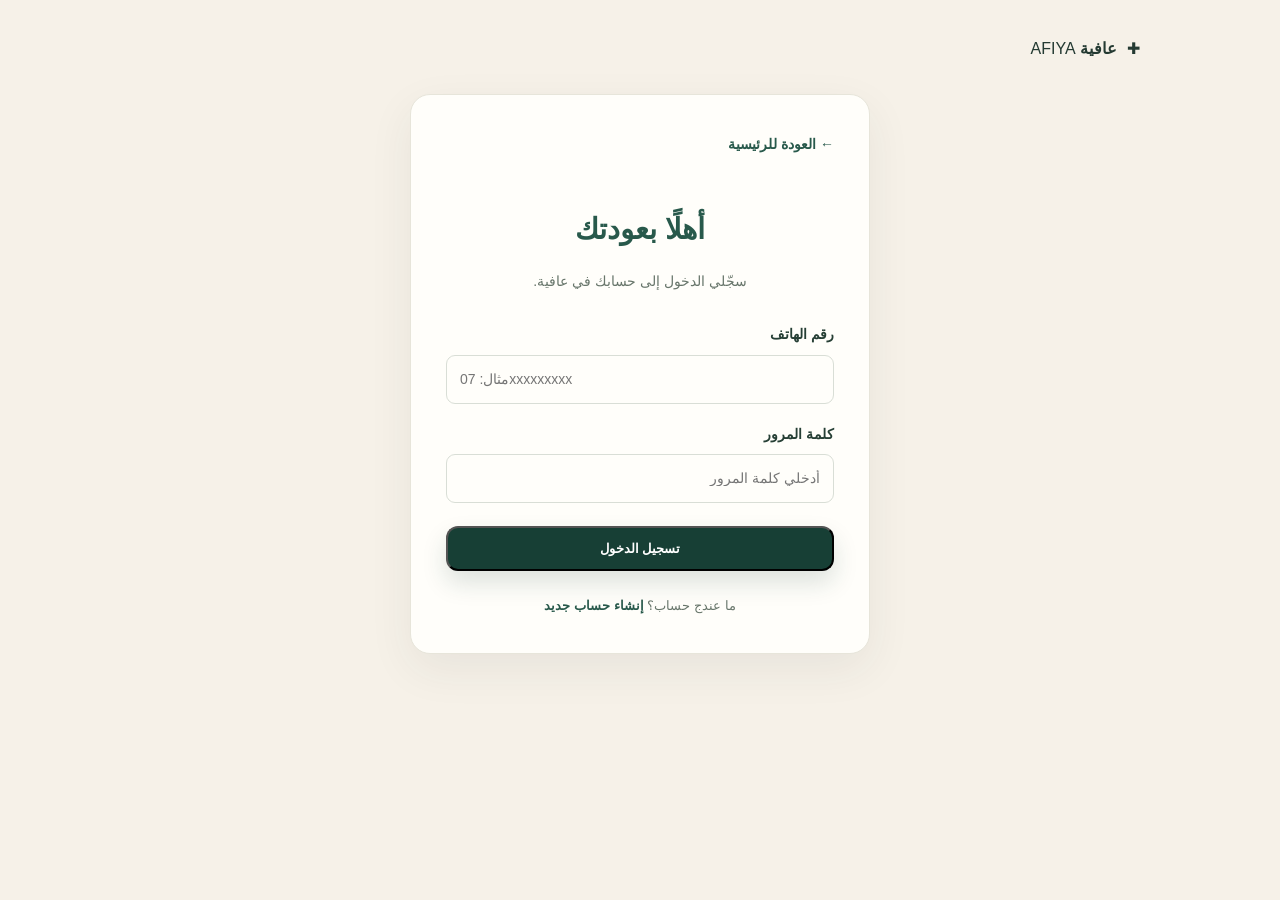
==== login.html @ 77e08cb5 "First upload AFIYA" ====
<!DOCTYPE html>
<html lang="ar" dir="rtl">
<head>
    <meta charset="UTF-8">
    <meta name="viewport" content="width=device-width, initial-scale=1.0">
    <meta name="theme-color" content="#28594B">
    <title>تسجيل الدخول | عافية AFIYA</title>
    <link rel="stylesheet" href="style.css">

    <style>
        .login-page {
            min-height: 100vh;
            background: #F6F1E8;
            padding: 35px 15px 60px;
        }

        .login-top {
            max-width: 1000px;
            margin: 0 auto 30px;
        }

        .login-card {
            max-width: 460px;
            margin: 0 auto;
            padding: 35px;
            background: #FFFEFA;
            border: 1px solid #E7E5DA;
            border-radius: 20px;
            box-shadow: 0 15px 45px rgba(38, 63, 53, 0.07);
        }

        .login-back {
            display: inline-flex;
            color: #28594B;
            font-size: 14px;
            font-weight: bold;
            margin-bottom: 22px;
        }

        .login-heading {
            text-align: center;
            margin-bottom: 28px;
        }

        .login-heading h1 {
            color: #28594B;
            font-size: 29px;
            margin-bottom: 8px;
        }

        .login-heading p {
            color: #68766B;
            font-size: 14px;
        }

        .login-form {
            display: flex;
            flex-direction: column;
            gap: 18px;
        }

        .login-group {
            display: flex;
            flex-direction: column;
            gap: 7px;
        }

        .login-group label {
            color: #263F35;
            font-size: 14px;
            font-weight: bold;
        }

        .login-group input {
            width: 100%;
            min-height: 48px;
            padding: 11px 13px;
            border: 1px solid #D9DED6;
            border-radius: 9px;
            background: #FFFEFA;
            color: #263F35;
            font: inherit;
            font-size: 14px;
            outline: none;
        }

        .login-group input:focus {
            border-color: #28594B;
            box-shadow: 0 0 0 3px rgba(40, 89, 75, 0.09);
        }

        .login-submit {
            width: 100%;
            margin-top: 5px;
        }

        .login-message {
            display: none;
            padding: 12px;
            border-radius: 9px;
            font-size: 13px;
            line-height: 1.8;
        }

        .login-message.show {
            display: block;
        }

        .login-message.info {
            background: #E8EFE7;
            color: #28594B;
        }

        .login-message.error {
            background: #F8E8E5;
            color: #8A3028;
        }

        .login-footer {
            text-align: center;
            margin-top: 23px;
            color: #68766B;
            font-size: 13px;
        }

        .login-footer a {
            color: #28594B;
            font-weight: bold;
        }

        @media (max-width: 500px) {
            .login-card {
                padding: 25px 19px;
            }

            .login-heading h1 {
                font-size: 25px;
            }
        }
    </style>
</head>

<body>
    <main class="login-page">
        <div class="login-top">
            <a class="brand" href="index.html">
                <span class="brand-icon">✚</span>
                <span class="brand-name">
                    <strong>عافية</strong>
                    <span>AFIYA</span>
                </span>
            </a>
        </div>

        <section class="login-card">
            <a class="login-back" href="index.html">← العودة للرئيسية</a>

            <div class="login-heading">
                <h1>أهلًا بعودتك</h1>
                <p>سجّلي الدخول إلى حسابك في عافية.</p>
            </div>

            <form class="login-form" id="loginForm">
                <div class="login-group">
                    <label for="loginPhone">رقم الهاتف</label>
                    <input
                        type="tel"
                        id="loginPhone"
                        name="phone"
                        placeholder="مثال: 07xxxxxxxxx"
                        autocomplete="tel"
                        inputmode="tel"
                        required
                    >
                </div>

                <div class="login-group">
                    <label for="loginPassword">كلمة المرور</label>
                    <input
                        type="password"
                        id="loginPassword"
                        name="password"
                        placeholder="أدخلي كلمة المرور"
                        autocomplete="current-password"
                        required
                    >
                </div>

                <div
                    class="login-message"
                    id="loginMessage"
                    role="status"
                ></div>

                <button type="submit" class="btn btn-primary login-submit">
                    تسجيل الدخول
                </button>
            </form>

            <div class="login-footer">
                ما عندج حساب؟
                <a href="register.html">إنشاء حساب جديد</a>
            </div>
        </section>
    </main>

    <script src="login.js"></script>
</body>
</html>
---- style.css ----
/* AFIYA — premium emerald, sage and warm ivory */
:root{
  --forest:#173f35;--emerald:#245d4d;--green:#347a63;--sage:#dce8dc;--sage-2:#eef4ec;
  --ivory:#fbf8f0;--paper:#fffefa;--gold:#c6a76b;--ink:#243a32;--muted:#718078;
  --line:#e4e8df;--shadow:0 18px 50px rgba(30,70,56,.09);--radius:22px;
}
*{box-sizing:border-box}
html{scroll-behavior:smooth;scroll-padding-top:95px}
body{margin:0;font-family:"Cairo",Tahoma,Arial,sans-serif;background:var(--paper);color:var(--ink);line-height:1.8}
a{color:inherit;text-decoration:none}
img{display:block;max-width:100%}
.container{width:min(1160px,calc(100% - 44px));margin-inline:auto}
.site-header{height:88px;position:sticky;top:0;z-index:100;background:rgba(255,254,250,.94);backdrop-filter:blur(16px);border-bottom:1px solid rgba(228,232,223,.8)}
.header-inner{height:100%;display:flex;align-items:center;justify-content:space-between}
.brand{display:flex;align-items:center;gap:10px;min-width:max-content}
.brand-mark{width:48px;height:48px;border-radius:16px;background:var(--forest);display:grid;place-items:center}
.brand-mark svg{width:32px;height:32px;fill:none;stroke:#f8f5e9;stroke-width:2.2;stroke-linecap:round;stroke-linejoin:round}
.brand-mark .pulse{stroke:var(--gold);stroke-width:2.5}
.brand-copy{display:flex;flex-direction:column;line-height:1.3}
.brand-copy strong{font-size:25px;color:var(--forest);font-weight:800;letter-spacing:-1px}
.brand-copy small{font-size:10px;color:var(--muted);letter-spacing:.3px}
.main-nav{display:flex;align-items:center;gap:36px;font-size:14px;font-weight:700}
.nav-link{position:relative;color:#596a61;transition:color .2s}
.nav-link:hover,.nav-link.active{color:var(--forest)}
.nav-link.active:after{content:"";position:absolute;bottom:-13px;right:0;width:22px;height:3px;border-radius:5px;background:var(--gold)}
.nav-cta{display:inline-flex;align-items:center;gap:15px;padding:11px 20px;border-radius:12px;background:var(--forest);color:white;box-shadow:0 8px 20px #173f3520;transition:transform .2s,background .2s}
.nav-cta:hover,.btn-primary:hover{transform:translateY(-2px);background:#245b4b}
.nav-cta span{color:#e2c68e;font-size:18px}
.menu-toggle{display:none;border:0;background:var(--sage-2);border-radius:10px;padding:10px;cursor:pointer}
.menu-toggle span{display:block;width:23px;height:2px;margin:5px;background:var(--forest);border-radius:3px}
.hero{position:relative;overflow:hidden;padding:70px 0 0;background:radial-gradient(ellipse at 84% 22%,#e5eee3 0,transparent 32%),linear-gradient(120deg,#fbf8f0 0%,#fffefa 55%,#f4f6ed 100%)}
.hero-decoration{position:absolute;border:1px solid #dce6d9;border-radius:50%;pointer-events:none}
.decor-one{width:390px;height:390px;top:-220px;left:-90px}
.decor-two{width:270px;height:270px;bottom:75px;right:-185px;background:#e7eee4aa}
.hero-grid{position:relative;display:grid;grid-template-columns:1.02fr .98fr;align-items:center;gap:55px;min-height:440px}
.hero-copy{padding:12px 0 40px}
.eyebrow,.section-kicker{display:inline-flex;align-items:center;gap:9px;color:var(--green);font-size:12px;font-weight:800;letter-spacing:.3px}
.eyebrow{background:#eaf1e8;padding:7px 13px;border-radius:50px}
.eyebrow-dot{width:7px;height:7px;border-radius:50%;background:var(--gold);box-shadow:0 0 0 4px #c6a76b25}
.hero h1{font-size:clamp(36px,4.1vw,57px);line-height:1.42;letter-spacing:-1.6px;color:var(--forest);margin:20px 0 15px;font-weight:800}
h1 em,h2 em{font-style:normal;color:var(--green)}
.hero-copy>p{max-width:500px;color:var(--muted);font-size:15px;line-height:2.1;margin:0}
.hero-actions{display:flex;align-items:center;gap:26px;margin-top:28px;flex-wrap:wrap}
.btn{display:inline-flex;align-items:center;justify-content:center;gap:22px;font-size:13px;font-weight:800;padding:13px 20px;border-radius:12px;transition:transform .2s,background .2s}
.btn-primary{background:var(--forest);color:white;box-shadow:0 12px 24px #173f3525}
.btn span,.outline-link span{font-size:19px;color:#e3c68c;line-height:1}
.text-link{font-size:12px;font-weight:800;color:var(--emerald);display:inline-flex;gap:9px;align-items:center}
.text-link span{font-size:18px;color:var(--gold)}
.hero-trust{display:flex;align-items:center;gap:12px;margin-top:34px}
.trust-avatars{display:flex;direction:ltr;padding-left:5px}
.trust-avatars span{width:30px;height:30px;display:grid;place-items:center;border:2px solid var(--ivory);border-radius:50%;margin-left:-7px;background:#d9e7d8;color:var(--forest);font-size:11px;font-weight:800}
.trust-avatars span:nth-child(2){background:#e9ddc7}.trust-avatars span:nth-child(3){background:#bfd3c4}
.hero-trust>div:last-child{display:flex;flex-direction:column}
.hero-trust strong{font-size:11px;color:var(--forest)}
.hero-trust small{font-size:10px;color:var(--muted)}
.hero-visual{position:relative;min-height:430px;display:flex;align-items:center;justify-content:center}
.hero-photo-wrap{position:relative;width:min(100%,440px);height:405px;overflow:hidden;border-radius:48% 48% 25px 25px;box-shadow:0 25px 55px #1d493b20;border:7px solid #fffefa}
.hero-photo{width:100%;height:100%;object-fit:cover;object-position:center}
.photo-shade{position:absolute;inset:40% 0 0;background:linear-gradient(transparent,#173f35aa)}
.photo-caption{position:absolute;bottom:23px;right:22px;display:flex;align-items:center;gap:12px;color:white}
.caption-icon{display:grid;place-items:center;width:42px;height:42px;background:#ffffff22;border:1px solid #ffffff55;border-radius:14px;font-size:22px}
.photo-caption div{display:flex;flex-direction:column}.photo-caption strong{font-size:13px}.photo-caption small{font-size:10px;color:#e7eee8}
.floating-card{position:absolute;z-index:2;display:flex;align-items:center;gap:10px;padding:13px 16px;background:#fffefaee;backdrop-filter:blur(10px);border:1px solid #fff;border-radius:16px;box-shadow:var(--shadow)}
.floating-card strong,.floating-card small{display:block}.floating-card strong{font-size:11px;color:var(--forest)}.floating-card small{font-size:9px;color:var(--muted)}
.floating-card-top{top:68px;right:-7px}.floating-card-bottom{bottom:45px;left:-18px}
.float-icon{width:34px;height:34px;display:grid;place-items:center;border-radius:11px;background:#e8f0e5;color:var(--green);font-size:19px;font-weight:800}.float-icon.heart{background:#f4e8d4;color:#a98442;font-size:24px}
.hero-orbit{position:absolute;z-index:0;bottom:12px;right:25px;width:125px;height:125px;border:1px solid #c9d9c8;border-radius:50%}
.assurance-row{position:relative;display:grid;grid-template-columns:repeat(4,1fr);margin-top:15px;padding:24px 0 28px;border-top:1px solid #e5e8df}
.assurance-item{display:flex;align-items:center;justify-content:center;gap:13px;border-left:1px solid var(--line)}
.assurance-item:last-child{border-left:0}
.assurance-icon{width:43px;height:43px;display:grid;place-items:center;border-radius:14px;background:#eaf1e8;color:var(--green);font-size:25px}
.assurance-item div{display:flex;flex-direction:column}.assurance-item strong{font-size:12px;color:var(--forest)}.assurance-item small{font-size:10px;color:var(--muted)}
.section-pad{padding:84px 0}
.services{background:var(--paper)}
.section-heading{display:flex;align-items:end;justify-content:space-between;gap:25px;margin-bottom:31px}
.section-heading h2,.about-copy h2{font-size:clamp(27px,3vw,39px);line-height:1.5;color:var(--forest);margin:8px 0 6px;letter-spacing:-.8px}
.section-heading p{font-size:13px;color:var(--muted);margin:0;max-width:600px}
.outline-link{display:inline-flex;align-items:center;gap:20px;padding:10px 16px;border:1px solid #b8cbb9;border-radius:11px;color:var(--forest);font-size:12px;font-weight:800;white-space:nowrap}
.outline-link span{color:var(--green)}
.services-grid{display:grid;grid-template-columns:repeat(4,minmax(0,1fr));gap:20px}
.service-card{overflow:hidden;background:white;border:1px solid #e8ebe3;border-radius:18px;box-shadow:0 7px 22px #203f3210;transition:transform .25s,box-shadow .25s}
.service-card:hover{transform:translateY(-5px);box-shadow:0 18px 35px #203f3217}
.service-image{height:172px;position:relative;overflow:hidden;background:#e6eee4}
.service-image:after{content:"";position:absolute;inset:45% 0 0;background:linear-gradient(transparent,#193e3330)}
.service-image img{width:100%;height:100%;object-fit:cover;transition:transform .5s}
.service-card:hover .service-image img{transform:scale(1.05)}
.service-icon{position:absolute;z-index:1;bottom:13px;right:14px;width:42px;height:42px;display:grid;place-items:center;border:3px solid white;border-radius:14px;background:var(--forest);color:#fff;font-size:20px;box-shadow:0 4px 14px #173f3528}
.service-number{position:absolute;top:12px;left:13px;z-index:1;color:#fff;font-size:11px;font-weight:800;text-shadow:0 1px 6px #0007;letter-spacing:1px}
.service-body{padding:17px 17px 16px}
.service-body h3{font-size:15px;color:var(--forest);margin:0 0 7px;line-height:1.7}
.service-body p{font-size:11px;color:var(--muted);line-height:2;margin:0;min-height:66px}
.service-body a{display:flex;align-items:center;justify-content:space-between;margin-top:13px;padding-top:11px;border-top:1px solid #edf0e9;color:var(--green);font-size:11px;font-weight:800}
.service-body a span{font-size:18px;color:var(--gold)}
.service-note{margin:25px 0 0;padding:12px 15px;background:#f4f6ef;border-radius:12px;color:#6d7b70;font-size:11px;display:flex;align-items:flex-start;gap:9px}
.service-note span{color:var(--gold);font-size:16px}
.about-section{background:linear-gradient(120deg,#f3f5ec,#fbf8f0 70%);overflow:hidden}
.about-grid{display:grid;grid-template-columns:.95fr 1.05fr;gap:75px;align-items:center}
.about-visual{position:relative;padding:0 0 25px 25px}
.about-visual:before{content:"";position:absolute;left:0;bottom:0;width:76%;height:78%;border-radius:28px;background:#dce8d8}
.about-visual>img{position:relative;width:100%;height:420px;object-fit:cover;border-radius:24px;box-shadow:var(--shadow)}
.about-stamp{position:absolute;bottom:0;right:-20px;width:125px;height:135px;border-radius:18px;background:var(--forest);color:white;display:flex;flex-direction:column;justify-content:center;align-items:center;box-shadow:0 15px 35px #173f3530;transform:rotate(-4deg)}
.about-stamp span{font-size:10px;letter-spacing:3px;color:#d8bd83}.about-stamp strong{font-size:19px;line-height:1.5;text-align:center}.about-stamp b{position:absolute;left:13px;top:6px;color:#d8bd83;font-size:23px}
.about-copy>p{color:var(--muted);font-size:13px;line-height:2.2;margin:13px 0 23px}
.about-points{display:grid;gap:13px;margin-bottom:25px}
.about-points>div{display:flex;align-items:center;gap:13px}
.about-points>div>span{display:grid;place-items:center;width:36px;height:36px;border-radius:12px;background:white;border:1px solid #e2e9df;color:var(--gold);font-size:11px;font-weight:800}
.about-points p{display:flex;flex-direction:column;margin:0}.about-points strong{font-size:12px;color:var(--forest)}.about-points small{font-size:10px;color:var(--muted)}
.steps-section{background:#fffefa}
.centered{justify-content:center;text-align:center}
.centered .section-heading p{margin-inline:auto}
.steps-grid{display:grid;grid-template-columns:repeat(3,1fr);gap:22px;margin-top:35px}
.step-card{position:relative;padding:30px 25px;text-align:center;border:1px solid var(--line);border-radius:20px;background:linear-gradient(145deg,#fff,#f9faf5)}
.step-no{position:absolute;top:16px;left:18px;font-size:11px;font-weight:800;letter-spacing:1px;color:#c4a66b}
.step-icon{display:grid;place-items:center;width:58px;height:58px;margin:0 auto 14px;border-radius:18px;background:#e9f0e6;color:var(--green);font-size:26px}
.step-card h3{font-size:15px;color:var(--forest);margin:0 0 5px}.step-card p{font-size:11px;color:var(--muted);margin:0}
.site-footer{background:var(--forest);color:#f8f6ed}
.footer-main{display:grid;grid-template-columns:1.1fr 1.5fr .7fr 1fr;gap:35px;padding-top:44px;padding-bottom:38px;align-items:start}
.footer-brand .brand-mark{background:#ffffff18;border:1px solid #ffffff30}.footer-brand .brand-copy strong{color:white}.footer-brand .brand-copy small{color:#c4d4c8}
.footer-blurb{font-size:11px;color:#c6d5ca;line-height:2.1;max-width:240px;padding-top:7px}
.footer-links,.footer-contact{display:flex;flex-direction:column;gap:8px;font-size:11px;color:#d1ded4}
.footer-links a:hover{color:#e4c88c}.footer-contact strong{font-size:12px;color:#fff;margin-bottom:3px}.footer-contact span{color:#c1d2c6}
.footer-bottom{border-top:1px solid #ffffff20;padding:13px 0;color:#b8cabe;font-size:10px}
.footer-bottom .container{display:flex;justify-content:space-between;gap:20px}
@media(max-width:1000px){
 .hero-grid{gap:25px}.hero-photo-wrap{height:360px}.hero-visual{min-height:390px}
 .services-grid{grid-template-columns:repeat(3,minmax(0,1fr))}
 .about-grid{gap:45px}.about-visual>img{height:390px}
 .footer-main{grid-template-columns:1fr 1.4fr 1fr;gap:25px}.footer-contact{grid-column:3}
}
@media(max-width:720px){
 .container{width:min(100% - 30px,540px)}
 .site-header{height:74px}.brand-mark{width:42px;height:42px;border-radius:13px}.brand-copy strong{font-size:22px}
 .menu-toggle{display:block}.main-nav{display:none;position:absolute;top:73px;right:0;left:0;background:#fffefa;padding:18px 22px 22px;box-shadow:0 15px 25px #173f3515;border-bottom:1px solid var(--line);flex-direction:column;gap:17px;align-items:stretch}
 .main-nav.open{display:flex}.main-nav .nav-link{padding:5px 0}.nav-link.active:after{display:none}.nav-cta{justify-content:center}
 .hero{padding-top:38px}.hero-grid{grid-template-columns:1fr;gap:8px}.hero-copy{padding-bottom:0}.hero h1{font-size:38px;line-height:1.45;margin-top:16px}.hero-copy>p{font-size:13px}
 .hero-actions{gap:18px;margin-top:22px}.btn{padding:12px 16px}.hero-trust{margin-top:22px}
 .hero-visual{min-height:340px;margin-top:10px}.hero-photo-wrap{height:325px;width:min(86%,380px);border-radius:45% 45% 22px 22px}
 .floating-card-top{top:40px;right:-1px}.floating-card-bottom{bottom:25px;left:-2px}.floating-card{padding:10px 12px}.hero-orbit{width:80px;height:80px;right:5px}
 .assurance-row{grid-template-columns:repeat(2,1fr);gap:0;margin-top:5px;padding:18px 0}
 .assurance-item{justify-content:flex-start;padding:10px 4px;border-left:0}.assurance-item:nth-child(odd){border-left:1px solid var(--line)}.assurance-icon{width:37px;height:37px;font-size:21px}.assurance-item strong{font-size:10px}.assurance-item small{font-size:9px}
 .section-pad{padding:58px 0}.section-heading{align-items:flex-start;flex-direction:column;margin-bottom:24px;gap:14px}.section-heading h2,.about-copy h2{font-size:29px}.section-heading p{font-size:12px}
 .services-grid{grid-template-columns:repeat(2,minmax(0,1fr));gap:12px}.service-image{height:140px}.service-body{padding:13px 12px}.service-body h3{font-size:12px}.service-body p{font-size:10px;min-height:83px}.service-icon{width:35px;height:35px;border-radius:11px;font-size:17px;right:9px;bottom:9px}
 .about-grid{grid-template-columns:1fr;gap:35px}.about-visual{padding-left:15px}.about-visual>img{height:330px}.about-stamp{right:-4px;width:100px;height:115px}.about-stamp strong{font-size:16px}
 .steps-grid{grid-template-columns:1fr;gap:13px;margin-top:22px}.step-card{padding:23px 20px}.step-icon{width:50px;height:50px}
 .footer-main{grid-template-columns:1fr 1fr;gap:25px;padding-top:32px}.footer-blurb{grid-column:1/-1;max-width:none}.footer-contact{grid-column:auto}.footer-bottom .container{flex-direction:column;gap:4px}
}
@media(max-width:390px){
 .hero h1{font-size:32px}.hero-actions{align-items:flex-start;flex-direction:column}.services-grid{gap:9px}.service-image{height:120px}.service-body h3{font-size:11px}.service-body p{min-height:94px}.floating-card strong{font-size:10px}.floating-card small{font-size:8px}
}
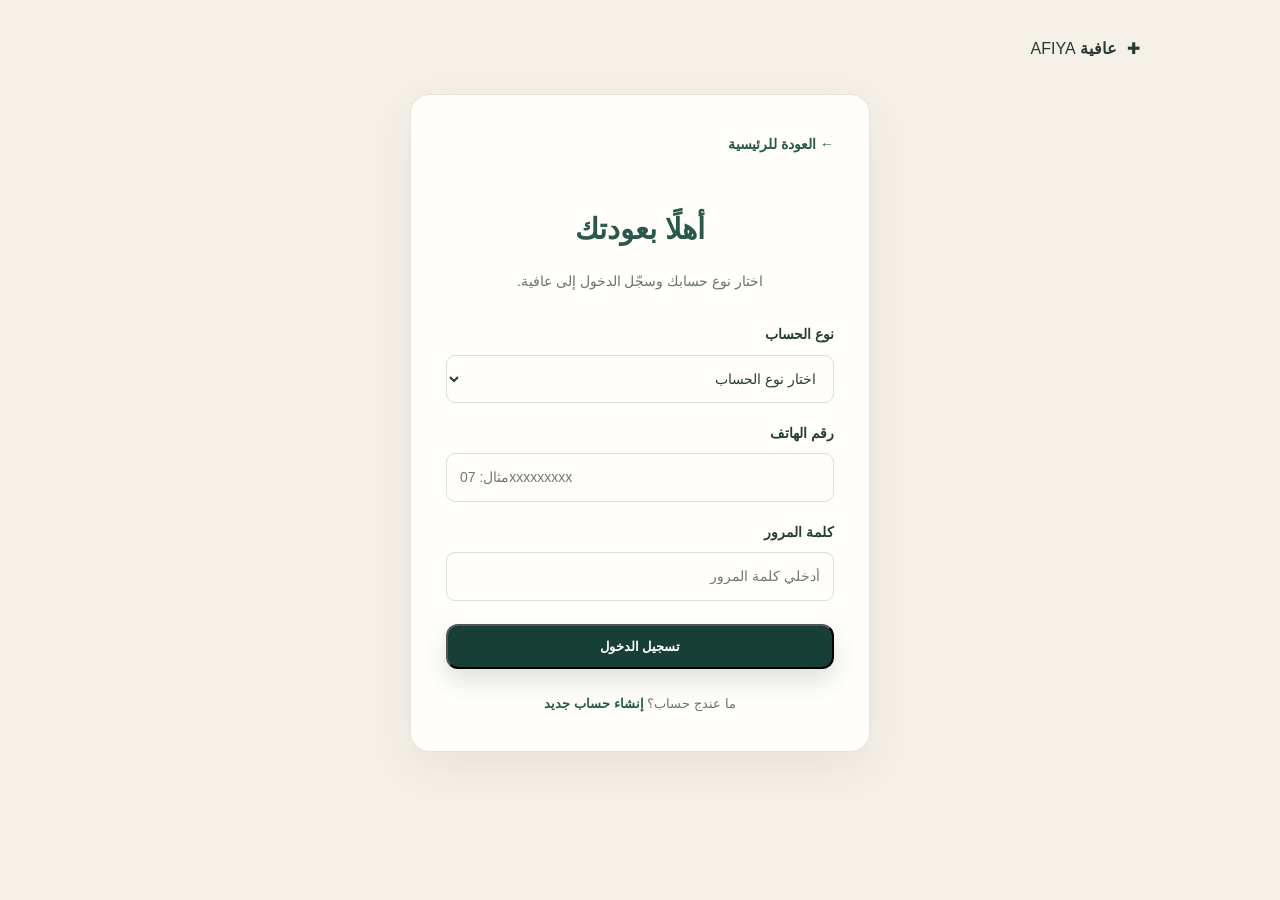
==== commit 0b69dc6f: "Add files via upload" ====
--- a/login.html
+++ b/login.html
@@ -1,209 +1,229 @@
-<!DOCTYPE html>
-<html lang="ar" dir="rtl">
-<head>
-    <meta charset="UTF-8">
-    <meta name="viewport" content="width=device-width, initial-scale=1.0">
-    <meta name="theme-color" content="#28594B">
-    <title>تسجيل الدخول | عافية AFIYA</title>
-    <link rel="stylesheet" href="style.css">
-
-    <style>
-        .login-page {
-            min-height: 100vh;
-            background: #F6F1E8;
-            padding: 35px 15px 60px;
-        }
-
-        .login-top {
-            max-width: 1000px;
-            margin: 0 auto 30px;
-        }
-
-        .login-card {
-            max-width: 460px;
-            margin: 0 auto;
-            padding: 35px;
-            background: #FFFEFA;
-            border: 1px solid #E7E5DA;
-            border-radius: 20px;
-            box-shadow: 0 15px 45px rgba(38, 63, 53, 0.07);
-        }
-
-        .login-back {
-            display: inline-flex;
-            color: #28594B;
-            font-size: 14px;
-            font-weight: bold;
-            margin-bottom: 22px;
-        }
-
-        .login-heading {
-            text-align: center;
-            margin-bottom: 28px;
-        }
-
-        .login-heading h1 {
-            color: #28594B;
-            font-size: 29px;
-            margin-bottom: 8px;
-        }
-
-        .login-heading p {
-            color: #68766B;
-            font-size: 14px;
-        }
-
-        .login-form {
-            display: flex;
-            flex-direction: column;
-            gap: 18px;
-        }
-
-        .login-group {
-            display: flex;
-            flex-direction: column;
-            gap: 7px;
-        }
-
-        .login-group label {
-            color: #263F35;
-            font-size: 14px;
-            font-weight: bold;
-        }
-
-        .login-group input {
-            width: 100%;
-            min-height: 48px;
-            padding: 11px 13px;
-            border: 1px solid #D9DED6;
-            border-radius: 9px;
-            background: #FFFEFA;
-            color: #263F35;
-            font: inherit;
-            font-size: 14px;
-            outline: none;
-        }
-
-        .login-group input:focus {
-            border-color: #28594B;
-            box-shadow: 0 0 0 3px rgba(40, 89, 75, 0.09);
-        }
-
-        .login-submit {
-            width: 100%;
-            margin-top: 5px;
-        }
-
-        .login-message {
-            display: none;
-            padding: 12px;
-            border-radius: 9px;
-            font-size: 13px;
-            line-height: 1.8;
-        }
-
-        .login-message.show {
-            display: block;
-        }
-
-        .login-message.info {
-            background: #E8EFE7;
-            color: #28594B;
-        }
-
-        .login-message.error {
-            background: #F8E8E5;
-            color: #8A3028;
-        }
-
-        .login-footer {
-            text-align: center;
-            margin-top: 23px;
-            color: #68766B;
-            font-size: 13px;
-        }
-
-        .login-footer a {
-            color: #28594B;
-            font-weight: bold;
-        }
-
-        @media (max-width: 500px) {
-            .login-card {
-                padding: 25px 19px;
-            }
-
-            .login-heading h1 {
-                font-size: 25px;
-            }
-        }
-    </style>
-</head>
-
-<body>
-    <main class="login-page">
-        <div class="login-top">
-            <a class="brand" href="index.html">
-                <span class="brand-icon">✚</span>
-                <span class="brand-name">
-                    <strong>عافية</strong>
-                    <span>AFIYA</span>
-                </span>
-            </a>
-        </div>
-
-        <section class="login-card">
-            <a class="login-back" href="index.html">← العودة للرئيسية</a>
-
-            <div class="login-heading">
-                <h1>أهلًا بعودتك</h1>
-                <p>سجّلي الدخول إلى حسابك في عافية.</p>
-            </div>
-
-            <form class="login-form" id="loginForm">
-                <div class="login-group">
-                    <label for="loginPhone">رقم الهاتف</label>
-                    <input
-                        type="tel"
-                        id="loginPhone"
-                        name="phone"
-                        placeholder="مثال: 07xxxxxxxxx"
-                        autocomplete="tel"
-                        inputmode="tel"
-                        required
-                    >
-                </div>
-
-                <div class="login-group">
-                    <label for="loginPassword">كلمة المرور</label>
-                    <input
-                        type="password"
-                        id="loginPassword"
-                        name="password"
-                        placeholder="أدخلي كلمة المرور"
-                        autocomplete="current-password"
-                        required
-                    >
-                </div>
-
-                <div
-                    class="login-message"
-                    id="loginMessage"
-                    role="status"
-                ></div>
-
-                <button type="submit" class="btn btn-primary login-submit">
-                    تسجيل الدخول
-                </button>
-            </form>
-
-            <div class="login-footer">
-                ما عندج حساب؟
-                <a href="register.html">إنشاء حساب جديد</a>
-            </div>
-        </section>
-    </main>
-
-    <script src="login.js"></script>
-</body>
+<!DOCTYPE html>
+<html lang="ar" dir="rtl">
+<head>
+    <meta charset="UTF-8">
+    <meta name="viewport" content="width=device-width, initial-scale=1.0">
+    <meta name="theme-color" content="#28594B">
+    <title>تسجيل الدخول | عافية AFIYA</title>
+    <link rel="stylesheet" href="style.css">
+
+    <style>
+        .login-page {
+            min-height: 100vh;
+            background: #F6F1E8;
+            padding: 35px 15px 60px;
+        }
+
+        .login-top {
+            max-width: 1000px;
+            margin: 0 auto 30px;
+        }
+
+        .login-card {
+            max-width: 460px;
+            margin: 0 auto;
+            padding: 35px;
+            background: #FFFEFA;
+            border: 1px solid #E7E5DA;
+            border-radius: 20px;
+            box-shadow: 0 15px 45px rgba(38, 63, 53, 0.07);
+        }
+
+        .login-back {
+            display: inline-flex;
+            color: #28594B;
+            font-size: 14px;
+            font-weight: bold;
+            margin-bottom: 22px;
+        }
+
+        .login-heading {
+            text-align: center;
+            margin-bottom: 28px;
+        }
+
+        .login-heading h1 {
+            color: #28594B;
+            font-size: 29px;
+            margin-bottom: 8px;
+        }
+
+        .login-heading p {
+            color: #68766B;
+            font-size: 14px;
+        }
+
+        .login-form {
+            display: flex;
+            flex-direction: column;
+            gap: 18px;
+        }
+
+        .login-group {
+            display: flex;
+            flex-direction: column;
+            gap: 7px;
+        }
+
+        .login-group label {
+            color: #263F35;
+            font-size: 14px;
+            font-weight: bold;
+        }
+
+        .login-group input,
+        .login-group select {
+            width: 100%;
+            min-height: 48px;
+            padding: 11px 13px;
+            border: 1px solid #D9DED6;
+            border-radius: 9px;
+            background: #FFFEFA;
+            color: #263F35;
+            font: inherit;
+            font-size: 14px;
+            outline: none;
+        }
+
+        .login-group input:focus,
+        .login-group select:focus {
+            border-color: #28594B;
+            box-shadow: 0 0 0 3px rgba(40, 89, 75, 0.09);
+        }
+
+        .login-submit {
+            width: 100%;
+            margin-top: 5px;
+        }
+
+        .login-message {
+            display: none;
+            padding: 12px;
+            border-radius: 9px;
+            font-size: 13px;
+            line-height: 1.8;
+        }
+
+        .login-message.show {
+            display: block;
+        }
+
+        .login-message.info {
+            background: #E8EFE7;
+            color: #28594B;
+        }
+
+        .login-message.error {
+            background: #F8E8E5;
+            color: #8A3028;
+        }
+
+        .login-footer {
+            text-align: center;
+            margin-top: 23px;
+            color: #68766B;
+            font-size: 13px;
+        }
+
+        .login-footer a {
+            color: #28594B;
+            font-weight: bold;
+        }
+
+        @media (max-width: 500px) {
+            .login-card {
+                padding: 25px 19px;
+            }
+
+            .login-heading h1 {
+                font-size: 25px;
+            }
+        }
+    </style>
+</head>
+
+<body>
+    <main class="login-page">
+
+        <div class="login-top">
+            <a class="brand" href="index.html">
+                <span class="brand-icon">✚</span>
+                <span class="brand-name">
+                    <strong>عافية</strong>
+                    <span>AFIYA</span>
+                </span>
+            </a>
+        </div>
+
+        <section class="login-card">
+
+            <a class="login-back" href="index.html">← العودة للرئيسية</a>
+
+            <div class="login-heading">
+                <h1>أهلًا بعودتك</h1>
+                <p>اختار نوع حسابك وسجّل الدخول إلى عافية.</p>
+            </div>
+
+            <form class="login-form" id="loginForm">
+
+                <div class="login-group">
+                    <label for="accountType">نوع الحساب</label>
+
+                    <select id="accountType" name="accountType" required>
+                        <option value="">اختار نوع الحساب</option>
+                        <option value="patient">مريض</option>
+                        <option value="nurse">ممرض / ممرضة</option>
+                        <option value="doctor">طبيب</option>
+                        <option value="lab">مختبر / محلل</option>
+                    </select>
+                </div>
+
+                <div class="login-group">
+                    <label for="loginPhone">رقم الهاتف</label>
+
+                    <input
+                        type="tel"
+                        id="loginPhone"
+                        name="phone"
+                        placeholder="مثال: 07xxxxxxxxx"
+                        autocomplete="tel"
+                        inputmode="tel"
+                        required
+                    >
+                </div>
+
+                <div class="login-group" id="passwordGroup" hidden>
+                    <label for="loginPassword">كلمة المرور</label>
+
+                    <input
+                        type="password"
+                        id="loginPassword"
+                        name="password"
+                        placeholder="أدخلي كلمة المرور"
+                        autocomplete="current-password"
+                    >
+                </div>
+
+                <div
+                    class="login-message"
+                    id="loginMessage"
+                    role="status"
+                ></div>
+
+                <button type="submit" class="btn btn-primary login-submit">
+                    تسجيل الدخول
+                </button>
+
+            </form>
+
+            <div class="login-footer">
+                ما عندج حساب؟
+                <a href="register.html">إنشاء حساب جديد</a>
+            </div>
+
+        </section>
+    </main>
+
+    <script src="login.js"></script>
+</body>
 </html>
--- a/style.css
+++ b/style.css
@@ -1,149 +1,171 @@
-/* AFIYA — premium emerald, sage and warm ivory */
-:root{
-  --forest:#173f35;--emerald:#245d4d;--green:#347a63;--sage:#dce8dc;--sage-2:#eef4ec;
-  --ivory:#fbf8f0;--paper:#fffefa;--gold:#c6a76b;--ink:#243a32;--muted:#718078;
-  --line:#e4e8df;--shadow:0 18px 50px rgba(30,70,56,.09);--radius:22px;
-}
-*{box-sizing:border-box}
-html{scroll-behavior:smooth;scroll-padding-top:95px}
-body{margin:0;font-family:"Cairo",Tahoma,Arial,sans-serif;background:var(--paper);color:var(--ink);line-height:1.8}
-a{color:inherit;text-decoration:none}
-img{display:block;max-width:100%}
-.container{width:min(1160px,calc(100% - 44px));margin-inline:auto}
-.site-header{height:88px;position:sticky;top:0;z-index:100;background:rgba(255,254,250,.94);backdrop-filter:blur(16px);border-bottom:1px solid rgba(228,232,223,.8)}
-.header-inner{height:100%;display:flex;align-items:center;justify-content:space-between}
-.brand{display:flex;align-items:center;gap:10px;min-width:max-content}
-.brand-mark{width:48px;height:48px;border-radius:16px;background:var(--forest);display:grid;place-items:center}
-.brand-mark svg{width:32px;height:32px;fill:none;stroke:#f8f5e9;stroke-width:2.2;stroke-linecap:round;stroke-linejoin:round}
-.brand-mark .pulse{stroke:var(--gold);stroke-width:2.5}
-.brand-copy{display:flex;flex-direction:column;line-height:1.3}
-.brand-copy strong{font-size:25px;color:var(--forest);font-weight:800;letter-spacing:-1px}
-.brand-copy small{font-size:10px;color:var(--muted);letter-spacing:.3px}
-.main-nav{display:flex;align-items:center;gap:36px;font-size:14px;font-weight:700}
-.nav-link{position:relative;color:#596a61;transition:color .2s}
-.nav-link:hover,.nav-link.active{color:var(--forest)}
-.nav-link.active:after{content:"";position:absolute;bottom:-13px;right:0;width:22px;height:3px;border-radius:5px;background:var(--gold)}
-.nav-cta{display:inline-flex;align-items:center;gap:15px;padding:11px 20px;border-radius:12px;background:var(--forest);color:white;box-shadow:0 8px 20px #173f3520;transition:transform .2s,background .2s}
-.nav-cta:hover,.btn-primary:hover{transform:translateY(-2px);background:#245b4b}
-.nav-cta span{color:#e2c68e;font-size:18px}
-.menu-toggle{display:none;border:0;background:var(--sage-2);border-radius:10px;padding:10px;cursor:pointer}
-.menu-toggle span{display:block;width:23px;height:2px;margin:5px;background:var(--forest);border-radius:3px}
-.hero{position:relative;overflow:hidden;padding:70px 0 0;background:radial-gradient(ellipse at 84% 22%,#e5eee3 0,transparent 32%),linear-gradient(120deg,#fbf8f0 0%,#fffefa 55%,#f4f6ed 100%)}
-.hero-decoration{position:absolute;border:1px solid #dce6d9;border-radius:50%;pointer-events:none}
-.decor-one{width:390px;height:390px;top:-220px;left:-90px}
-.decor-two{width:270px;height:270px;bottom:75px;right:-185px;background:#e7eee4aa}
-.hero-grid{position:relative;display:grid;grid-template-columns:1.02fr .98fr;align-items:center;gap:55px;min-height:440px}
-.hero-copy{padding:12px 0 40px}
-.eyebrow,.section-kicker{display:inline-flex;align-items:center;gap:9px;color:var(--green);font-size:12px;font-weight:800;letter-spacing:.3px}
-.eyebrow{background:#eaf1e8;padding:7px 13px;border-radius:50px}
-.eyebrow-dot{width:7px;height:7px;border-radius:50%;background:var(--gold);box-shadow:0 0 0 4px #c6a76b25}
-.hero h1{font-size:clamp(36px,4.1vw,57px);line-height:1.42;letter-spacing:-1.6px;color:var(--forest);margin:20px 0 15px;font-weight:800}
-h1 em,h2 em{font-style:normal;color:var(--green)}
-.hero-copy>p{max-width:500px;color:var(--muted);font-size:15px;line-height:2.1;margin:0}
-.hero-actions{display:flex;align-items:center;gap:26px;margin-top:28px;flex-wrap:wrap}
-.btn{display:inline-flex;align-items:center;justify-content:center;gap:22px;font-size:13px;font-weight:800;padding:13px 20px;border-radius:12px;transition:transform .2s,background .2s}
-.btn-primary{background:var(--forest);color:white;box-shadow:0 12px 24px #173f3525}
-.btn span,.outline-link span{font-size:19px;color:#e3c68c;line-height:1}
-.text-link{font-size:12px;font-weight:800;color:var(--emerald);display:inline-flex;gap:9px;align-items:center}
-.text-link span{font-size:18px;color:var(--gold)}
-.hero-trust{display:flex;align-items:center;gap:12px;margin-top:34px}
-.trust-avatars{display:flex;direction:ltr;padding-left:5px}
-.trust-avatars span{width:30px;height:30px;display:grid;place-items:center;border:2px solid var(--ivory);border-radius:50%;margin-left:-7px;background:#d9e7d8;color:var(--forest);font-size:11px;font-weight:800}
-.trust-avatars span:nth-child(2){background:#e9ddc7}.trust-avatars span:nth-child(3){background:#bfd3c4}
-.hero-trust>div:last-child{display:flex;flex-direction:column}
-.hero-trust strong{font-size:11px;color:var(--forest)}
-.hero-trust small{font-size:10px;color:var(--muted)}
-.hero-visual{position:relative;min-height:430px;display:flex;align-items:center;justify-content:center}
-.hero-photo-wrap{position:relative;width:min(100%,440px);height:405px;overflow:hidden;border-radius:48% 48% 25px 25px;box-shadow:0 25px 55px #1d493b20;border:7px solid #fffefa}
-.hero-photo{width:100%;height:100%;object-fit:cover;object-position:center}
-.photo-shade{position:absolute;inset:40% 0 0;background:linear-gradient(transparent,#173f35aa)}
-.photo-caption{position:absolute;bottom:23px;right:22px;display:flex;align-items:center;gap:12px;color:white}
-.caption-icon{display:grid;place-items:center;width:42px;height:42px;background:#ffffff22;border:1px solid #ffffff55;border-radius:14px;font-size:22px}
-.photo-caption div{display:flex;flex-direction:column}.photo-caption strong{font-size:13px}.photo-caption small{font-size:10px;color:#e7eee8}
-.floating-card{position:absolute;z-index:2;display:flex;align-items:center;gap:10px;padding:13px 16px;background:#fffefaee;backdrop-filter:blur(10px);border:1px solid #fff;border-radius:16px;box-shadow:var(--shadow)}
-.floating-card strong,.floating-card small{display:block}.floating-card strong{font-size:11px;color:var(--forest)}.floating-card small{font-size:9px;color:var(--muted)}
-.floating-card-top{top:68px;right:-7px}.floating-card-bottom{bottom:45px;left:-18px}
-.float-icon{width:34px;height:34px;display:grid;place-items:center;border-radius:11px;background:#e8f0e5;color:var(--green);font-size:19px;font-weight:800}.float-icon.heart{background:#f4e8d4;color:#a98442;font-size:24px}
-.hero-orbit{position:absolute;z-index:0;bottom:12px;right:25px;width:125px;height:125px;border:1px solid #c9d9c8;border-radius:50%}
-.assurance-row{position:relative;display:grid;grid-template-columns:repeat(4,1fr);margin-top:15px;padding:24px 0 28px;border-top:1px solid #e5e8df}
-.assurance-item{display:flex;align-items:center;justify-content:center;gap:13px;border-left:1px solid var(--line)}
-.assurance-item:last-child{border-left:0}
-.assurance-icon{width:43px;height:43px;display:grid;place-items:center;border-radius:14px;background:#eaf1e8;color:var(--green);font-size:25px}
-.assurance-item div{display:flex;flex-direction:column}.assurance-item strong{font-size:12px;color:var(--forest)}.assurance-item small{font-size:10px;color:var(--muted)}
-.section-pad{padding:84px 0}
-.services{background:var(--paper)}
-.section-heading{display:flex;align-items:end;justify-content:space-between;gap:25px;margin-bottom:31px}
-.section-heading h2,.about-copy h2{font-size:clamp(27px,3vw,39px);line-height:1.5;color:var(--forest);margin:8px 0 6px;letter-spacing:-.8px}
-.section-heading p{font-size:13px;color:var(--muted);margin:0;max-width:600px}
-.outline-link{display:inline-flex;align-items:center;gap:20px;padding:10px 16px;border:1px solid #b8cbb9;border-radius:11px;color:var(--forest);font-size:12px;font-weight:800;white-space:nowrap}
-.outline-link span{color:var(--green)}
-.services-grid{display:grid;grid-template-columns:repeat(4,minmax(0,1fr));gap:20px}
-.service-card{overflow:hidden;background:white;border:1px solid #e8ebe3;border-radius:18px;box-shadow:0 7px 22px #203f3210;transition:transform .25s,box-shadow .25s}
-.service-card:hover{transform:translateY(-5px);box-shadow:0 18px 35px #203f3217}
-.service-image{height:172px;position:relative;overflow:hidden;background:#e6eee4}
-.service-image:after{content:"";position:absolute;inset:45% 0 0;background:linear-gradient(transparent,#193e3330)}
-.service-image img{width:100%;height:100%;object-fit:cover;transition:transform .5s}
-.service-card:hover .service-image img{transform:scale(1.05)}
-.service-icon{position:absolute;z-index:1;bottom:13px;right:14px;width:42px;height:42px;display:grid;place-items:center;border:3px solid white;border-radius:14px;background:var(--forest);color:#fff;font-size:20px;box-shadow:0 4px 14px #173f3528}
-.service-number{position:absolute;top:12px;left:13px;z-index:1;color:#fff;font-size:11px;font-weight:800;text-shadow:0 1px 6px #0007;letter-spacing:1px}
-.service-body{padding:17px 17px 16px}
-.service-body h3{font-size:15px;color:var(--forest);margin:0 0 7px;line-height:1.7}
-.service-body p{font-size:11px;color:var(--muted);line-height:2;margin:0;min-height:66px}
-.service-body a{display:flex;align-items:center;justify-content:space-between;margin-top:13px;padding-top:11px;border-top:1px solid #edf0e9;color:var(--green);font-size:11px;font-weight:800}
-.service-body a span{font-size:18px;color:var(--gold)}
-.service-note{margin:25px 0 0;padding:12px 15px;background:#f4f6ef;border-radius:12px;color:#6d7b70;font-size:11px;display:flex;align-items:flex-start;gap:9px}
-.service-note span{color:var(--gold);font-size:16px}
-.about-section{background:linear-gradient(120deg,#f3f5ec,#fbf8f0 70%);overflow:hidden}
-.about-grid{display:grid;grid-template-columns:.95fr 1.05fr;gap:75px;align-items:center}
-.about-visual{position:relative;padding:0 0 25px 25px}
-.about-visual:before{content:"";position:absolute;left:0;bottom:0;width:76%;height:78%;border-radius:28px;background:#dce8d8}
-.about-visual>img{position:relative;width:100%;height:420px;object-fit:cover;border-radius:24px;box-shadow:var(--shadow)}
-.about-stamp{position:absolute;bottom:0;right:-20px;width:125px;height:135px;border-radius:18px;background:var(--forest);color:white;display:flex;flex-direction:column;justify-content:center;align-items:center;box-shadow:0 15px 35px #173f3530;transform:rotate(-4deg)}
-.about-stamp span{font-size:10px;letter-spacing:3px;color:#d8bd83}.about-stamp strong{font-size:19px;line-height:1.5;text-align:center}.about-stamp b{position:absolute;left:13px;top:6px;color:#d8bd83;font-size:23px}
-.about-copy>p{color:var(--muted);font-size:13px;line-height:2.2;margin:13px 0 23px}
-.about-points{display:grid;gap:13px;margin-bottom:25px}
-.about-points>div{display:flex;align-items:center;gap:13px}
-.about-points>div>span{display:grid;place-items:center;width:36px;height:36px;border-radius:12px;background:white;border:1px solid #e2e9df;color:var(--gold);font-size:11px;font-weight:800}
-.about-points p{display:flex;flex-direction:column;margin:0}.about-points strong{font-size:12px;color:var(--forest)}.about-points small{font-size:10px;color:var(--muted)}
-.steps-section{background:#fffefa}
-.centered{justify-content:center;text-align:center}
-.centered .section-heading p{margin-inline:auto}
-.steps-grid{display:grid;grid-template-columns:repeat(3,1fr);gap:22px;margin-top:35px}
-.step-card{position:relative;padding:30px 25px;text-align:center;border:1px solid var(--line);border-radius:20px;background:linear-gradient(145deg,#fff,#f9faf5)}
-.step-no{position:absolute;top:16px;left:18px;font-size:11px;font-weight:800;letter-spacing:1px;color:#c4a66b}
-.step-icon{display:grid;place-items:center;width:58px;height:58px;margin:0 auto 14px;border-radius:18px;background:#e9f0e6;color:var(--green);font-size:26px}
-.step-card h3{font-size:15px;color:var(--forest);margin:0 0 5px}.step-card p{font-size:11px;color:var(--muted);margin:0}
-.site-footer{background:var(--forest);color:#f8f6ed}
-.footer-main{display:grid;grid-template-columns:1.1fr 1.5fr .7fr 1fr;gap:35px;padding-top:44px;padding-bottom:38px;align-items:start}
-.footer-brand .brand-mark{background:#ffffff18;border:1px solid #ffffff30}.footer-brand .brand-copy strong{color:white}.footer-brand .brand-copy small{color:#c4d4c8}
-.footer-blurb{font-size:11px;color:#c6d5ca;line-height:2.1;max-width:240px;padding-top:7px}
-.footer-links,.footer-contact{display:flex;flex-direction:column;gap:8px;font-size:11px;color:#d1ded4}
-.footer-links a:hover{color:#e4c88c}.footer-contact strong{font-size:12px;color:#fff;margin-bottom:3px}.footer-contact span{color:#c1d2c6}
-.footer-bottom{border-top:1px solid #ffffff20;padding:13px 0;color:#b8cabe;font-size:10px}
-.footer-bottom .container{display:flex;justify-content:space-between;gap:20px}
-@media(max-width:1000px){
- .hero-grid{gap:25px}.hero-photo-wrap{height:360px}.hero-visual{min-height:390px}
- .services-grid{grid-template-columns:repeat(3,minmax(0,1fr))}
- .about-grid{gap:45px}.about-visual>img{height:390px}
- .footer-main{grid-template-columns:1fr 1.4fr 1fr;gap:25px}.footer-contact{grid-column:3}
-}
-@media(max-width:720px){
- .container{width:min(100% - 30px,540px)}
- .site-header{height:74px}.brand-mark{width:42px;height:42px;border-radius:13px}.brand-copy strong{font-size:22px}
- .menu-toggle{display:block}.main-nav{display:none;position:absolute;top:73px;right:0;left:0;background:#fffefa;padding:18px 22px 22px;box-shadow:0 15px 25px #173f3515;border-bottom:1px solid var(--line);flex-direction:column;gap:17px;align-items:stretch}
- .main-nav.open{display:flex}.main-nav .nav-link{padding:5px 0}.nav-link.active:after{display:none}.nav-cta{justify-content:center}
- .hero{padding-top:38px}.hero-grid{grid-template-columns:1fr;gap:8px}.hero-copy{padding-bottom:0}.hero h1{font-size:38px;line-height:1.45;margin-top:16px}.hero-copy>p{font-size:13px}
- .hero-actions{gap:18px;margin-top:22px}.btn{padding:12px 16px}.hero-trust{margin-top:22px}
- .hero-visual{min-height:340px;margin-top:10px}.hero-photo-wrap{height:325px;width:min(86%,380px);border-radius:45% 45% 22px 22px}
- .floating-card-top{top:40px;right:-1px}.floating-card-bottom{bottom:25px;left:-2px}.floating-card{padding:10px 12px}.hero-orbit{width:80px;height:80px;right:5px}
- .assurance-row{grid-template-columns:repeat(2,1fr);gap:0;margin-top:5px;padding:18px 0}
- .assurance-item{justify-content:flex-start;padding:10px 4px;border-left:0}.assurance-item:nth-child(odd){border-left:1px solid var(--line)}.assurance-icon{width:37px;height:37px;font-size:21px}.assurance-item strong{font-size:10px}.assurance-item small{font-size:9px}
- .section-pad{padding:58px 0}.section-heading{align-items:flex-start;flex-direction:column;margin-bottom:24px;gap:14px}.section-heading h2,.about-copy h2{font-size:29px}.section-heading p{font-size:12px}
- .services-grid{grid-template-columns:repeat(2,minmax(0,1fr));gap:12px}.service-image{height:140px}.service-body{padding:13px 12px}.service-body h3{font-size:12px}.service-body p{font-size:10px;min-height:83px}.service-icon{width:35px;height:35px;border-radius:11px;font-size:17px;right:9px;bottom:9px}
- .about-grid{grid-template-columns:1fr;gap:35px}.about-visual{padding-left:15px}.about-visual>img{height:330px}.about-stamp{right:-4px;width:100px;height:115px}.about-stamp strong{font-size:16px}
- .steps-grid{grid-template-columns:1fr;gap:13px;margin-top:22px}.step-card{padding:23px 20px}.step-icon{width:50px;height:50px}
- .footer-main{grid-template-columns:1fr 1fr;gap:25px;padding-top:32px}.footer-blurb{grid-column:1/-1;max-width:none}.footer-contact{grid-column:auto}.footer-bottom .container{flex-direction:column;gap:4px}
-}
-@media(max-width:390px){
- .hero h1{font-size:32px}.hero-actions{align-items:flex-start;flex-direction:column}.services-grid{gap:9px}.service-image{height:120px}.service-body h3{font-size:11px}.service-body p{min-height:94px}.floating-card strong{font-size:10px}.floating-card small{font-size:8px}
-}+/* AFIYA — premium emerald, sage and warm ivory */
+:root{
+  --forest:#173f35;--emerald:#245d4d;--green:#347a63;--sage:#dce8dc;--sage-2:#eef4ec;
+  --ivory:#fbf8f0;--paper:#fffefa;--gold:#c6a76b;--ink:#243a32;--muted:#718078;
+  --line:#e4e8df;--shadow:0 18px 50px rgba(30,70,56,.09);--radius:22px;
+}
+*{box-sizing:border-box}
+html{scroll-behavior:smooth;scroll-padding-top:95px}
+body{margin:0;font-family:"Cairo",Tahoma,Arial,sans-serif;background:var(--paper);color:var(--ink);line-height:1.8}
+a{color:inherit;text-decoration:none}
+img{display:block;max-width:100%}
+.container{width:min(1160px,calc(100% - 44px));margin-inline:auto}
+.site-header{height:88px;position:sticky;top:0;z-index:100;background:rgba(255,254,250,.94);backdrop-filter:blur(16px);border-bottom:1px solid rgba(228,232,223,.8)}
+.header-inner{height:100%;display:flex;align-items:center;justify-content:space-between}
+.brand{display:flex;align-items:center;gap:10px;min-width:max-content}
+.brand-mark{width:48px;height:48px;border-radius:16px;background:var(--forest);display:grid;place-items:center}
+.brand-mark svg{width:32px;height:32px;fill:none;stroke:#f8f5e9;stroke-width:2.2;stroke-linecap:round;stroke-linejoin:round}
+.brand-mark .pulse{stroke:var(--gold);stroke-width:2.5}
+.brand-copy{display:flex;flex-direction:column;line-height:1.3}
+.brand-copy strong{font-size:25px;color:var(--forest);font-weight:800;letter-spacing:-1px}
+.brand-copy small{font-size:10px;color:var(--muted);letter-spacing:.3px}
+.main-nav{display:flex;align-items:center;gap:36px;font-size:14px;font-weight:700}
+.nav-link{position:relative;color:#596a61;transition:color .2s}
+.nav-link:hover,.nav-link.active{color:var(--forest)}
+.nav-link.active:after{content:"";position:absolute;bottom:-13px;right:0;width:22px;height:3px;border-radius:5px;background:var(--gold)}
+.nav-cta{display:inline-flex;align-items:center;gap:15px;padding:11px 20px;border-radius:12px;background:var(--forest);color:white;box-shadow:0 8px 20px #173f3520;transition:transform .2s,background .2s}
+.nav-cta:hover,.btn-primary:hover{transform:translateY(-2px);background:#245b4b}
+.nav-cta span{color:#e2c68e;font-size:18px}
+.menu-toggle{display:none;border:0;background:var(--sage-2);border-radius:10px;padding:10px;cursor:pointer}
+.menu-toggle span{display:block;width:23px;height:2px;margin:5px;background:var(--forest);border-radius:3px}
+.hero{position:relative;overflow:hidden;padding:70px 0 0;background:radial-gradient(ellipse at 84% 22%,#e5eee3 0,transparent 32%),linear-gradient(120deg,#fbf8f0 0%,#fffefa 55%,#f4f6ed 100%)}
+.hero-decoration{position:absolute;border:1px solid #dce6d9;border-radius:50%;pointer-events:none}
+.decor-one{width:390px;height:390px;top:-220px;left:-90px}
+.decor-two{width:270px;height:270px;bottom:75px;right:-185px;background:#e7eee4aa}
+.hero-grid{position:relative;display:grid;grid-template-columns:1.02fr .98fr;align-items:center;gap:55px;min-height:440px}
+.hero-copy{padding:12px 0 40px}
+.eyebrow,.section-kicker{display:inline-flex;align-items:center;gap:9px;color:var(--green);font-size:12px;font-weight:800;letter-spacing:.3px}
+.eyebrow{background:#eaf1e8;padding:7px 13px;border-radius:50px}
+.eyebrow-dot{width:7px;height:7px;border-radius:50%;background:var(--gold);box-shadow:0 0 0 4px #c6a76b25}
+.hero h1{font-size:clamp(36px,4.1vw,57px);line-height:1.42;letter-spacing:-1.6px;color:var(--forest);margin:20px 0 15px;font-weight:800}
+h1 em,h2 em{font-style:normal;color:var(--green)}
+.hero-copy>p{max-width:500px;color:var(--muted);font-size:15px;line-height:2.1;margin:0}
+.hero-actions{display:flex;align-items:center;gap:26px;margin-top:28px;flex-wrap:wrap}
+.btn{display:inline-flex;align-items:center;justify-content:center;gap:22px;font-size:13px;font-weight:800;padding:13px 20px;border-radius:12px;transition:transform .2s,background .2s}
+.btn-primary{background:var(--forest);color:white;box-shadow:0 12px 24px #173f3525}
+.btn span,.outline-link span{font-size:19px;color:#e3c68c;line-height:1}
+.text-link{font-size:12px;font-weight:800;color:var(--emerald);display:inline-flex;gap:9px;align-items:center}
+.text-link span{font-size:18px;color:var(--gold)}
+.hero-trust{display:flex;align-items:center;gap:12px;margin-top:34px}
+.trust-avatars{display:flex;direction:ltr;padding-left:5px}
+.trust-avatars span{width:30px;height:30px;display:grid;place-items:center;border:2px solid var(--ivory);border-radius:50%;margin-left:-7px;background:#d9e7d8;color:var(--forest);font-size:11px;font-weight:800}
+.trust-avatars span:nth-child(2){background:#e9ddc7}.trust-avatars span:nth-child(3){background:#bfd3c4}
+.hero-trust>div:last-child{display:flex;flex-direction:column}
+.hero-trust strong{font-size:11px;color:var(--forest)}
+.hero-trust small{font-size:10px;color:var(--muted)}
+.hero-visual{position:relative;min-height:430px;display:flex;align-items:center;justify-content:center}
+.hero-photo-wrap{position:relative;width:min(100%,440px);height:405px;overflow:hidden;border-radius:48% 48% 25px 25px;box-shadow:0 25px 55px #1d493b20;border:7px solid #fffefa}
+.hero-photo{width:100%;height:100%;object-fit:cover;object-position:center}
+.photo-shade{position:absolute;inset:40% 0 0;background:linear-gradient(transparent,#173f35aa)}
+.photo-caption{position:absolute;bottom:23px;right:22px;display:flex;align-items:center;gap:12px;color:white}
+.caption-icon{display:grid;place-items:center;width:42px;height:42px;background:#ffffff22;border:1px solid #ffffff55;border-radius:14px;font-size:22px}
+.photo-caption div{display:flex;flex-direction:column}.photo-caption strong{font-size:13px}.photo-caption small{font-size:10px;color:#e7eee8}
+.floating-card{position:absolute;z-index:2;display:flex;align-items:center;gap:10px;padding:13px 16px;background:#fffefaee;backdrop-filter:blur(10px);border:1px solid #fff;border-radius:16px;box-shadow:var(--shadow)}
+.floating-card strong,.floating-card small{display:block}.floating-card strong{font-size:11px;color:var(--forest)}.floating-card small{font-size:9px;color:var(--muted)}
+.floating-card-top{top:68px;right:-7px}.floating-card-bottom{bottom:45px;left:-18px}
+.float-icon{width:34px;height:34px;display:grid;place-items:center;border-radius:11px;background:#e8f0e5;color:var(--green);font-size:19px;font-weight:800}.float-icon.heart{background:#f4e8d4;color:#a98442;font-size:24px}
+.hero-orbit{position:absolute;z-index:0;bottom:12px;right:25px;width:125px;height:125px;border:1px solid #c9d9c8;border-radius:50%}
+.assurance-row{position:relative;display:grid;grid-template-columns:repeat(4,1fr);margin-top:15px;padding:24px 0 28px;border-top:1px solid #e5e8df}
+.assurance-item{display:flex;align-items:center;justify-content:center;gap:13px;border-left:1px solid var(--line)}
+.assurance-item:last-child{border-left:0}
+.assurance-icon{width:43px;height:43px;display:grid;place-items:center;border-radius:14px;background:#eaf1e8;color:var(--green);font-size:25px}
+.assurance-item div{display:flex;flex-direction:column}.assurance-item strong{font-size:12px;color:var(--forest)}.assurance-item small{font-size:10px;color:var(--muted)}
+.section-pad{padding:84px 0}
+.services{background:var(--paper)}
+.section-heading{display:flex;align-items:end;justify-content:space-between;gap:25px;margin-bottom:31px}
+.section-heading h2,.about-copy h2{font-size:clamp(27px,3vw,39px);line-height:1.5;color:var(--forest);margin:8px 0 6px;letter-spacing:-.8px}
+.section-heading p{font-size:13px;color:var(--muted);margin:0;max-width:600px}
+.outline-link{display:inline-flex;align-items:center;gap:20px;padding:10px 16px;border:1px solid #b8cbb9;border-radius:11px;color:var(--forest);font-size:12px;font-weight:800;white-space:nowrap}
+.outline-link span{color:var(--green)}
+.services-grid{display:grid;grid-template-columns:repeat(4,minmax(0,1fr));gap:20px}
+.service-card{overflow:hidden;background:white;border:1px solid #e8ebe3;border-radius:18px;box-shadow:0 7px 22px #203f3210;transition:transform .25s,box-shadow .25s}
+.service-card:hover{transform:translateY(-5px);box-shadow:0 18px 35px #203f3217}
+.service-image{height:172px;position:relative;overflow:hidden;background:#e6eee4}
+.service-image:after{content:"";position:absolute;inset:45% 0 0;background:linear-gradient(transparent,#193e3330)}
+.service-image img{width:100%;height:100%;object-fit:cover;transition:transform .5s}
+.service-card:hover .service-image img{transform:scale(1.05)}
+.service-icon{position:absolute;z-index:1;bottom:13px;right:14px;width:42px;height:42px;display:grid;place-items:center;border:3px solid white;border-radius:14px;background:var(--forest);color:#fff;font-size:20px;box-shadow:0 4px 14px #173f3528}
+.service-number{position:absolute;top:12px;left:13px;z-index:1;color:#fff;font-size:11px;font-weight:800;text-shadow:0 1px 6px #0007;letter-spacing:1px}
+.service-body{padding:17px 17px 16px}
+.service-body h3{font-size:15px;color:var(--forest);margin:0 0 7px;line-height:1.7}
+.service-body p{font-size:11px;color:var(--muted);line-height:2;margin:0;min-height:66px}
+.service-body a{display:flex;align-items:center;justify-content:space-between;margin-top:13px;padding-top:11px;border-top:1px solid #edf0e9;color:var(--green);font-size:11px;font-weight:800}
+.service-body a span{font-size:18px;color:var(--gold)}
+.service-note{margin:25px 0 0;padding:12px 15px;background:#f4f6ef;border-radius:12px;color:#6d7b70;font-size:11px;display:flex;align-items:flex-start;gap:9px}
+.service-note span{color:var(--gold);font-size:16px}
+.about-section{background:linear-gradient(120deg,#f3f5ec,#fbf8f0 70%);overflow:hidden}
+.about-grid{display:grid;grid-template-columns:.95fr 1.05fr;gap:75px;align-items:center}
+.about-visual{position:relative;padding:0 0 25px 25px}
+.about-visual:before{content:"";position:absolute;left:0;bottom:0;width:76%;height:78%;border-radius:28px;background:#dce8d8}
+.about-visual>img{position:relative;width:100%;height:420px;object-fit:cover;border-radius:24px;box-shadow:var(--shadow)}
+.about-stamp{position:absolute;bottom:0;right:-20px;width:125px;height:135px;border-radius:18px;background:var(--forest);color:white;display:flex;flex-direction:column;justify-content:center;align-items:center;box-shadow:0 15px 35px #173f3530;transform:rotate(-4deg)}
+.about-stamp span{font-size:10px;letter-spacing:3px;color:#d8bd83}.about-stamp strong{font-size:19px;line-height:1.5;text-align:center}.about-stamp b{position:absolute;left:13px;top:6px;color:#d8bd83;font-size:23px}
+.about-copy>p{color:var(--muted);font-size:13px;line-height:2.2;margin:13px 0 23px}
+.about-points{display:grid;gap:13px;margin-bottom:25px}
+.about-points>div{display:flex;align-items:center;gap:13px}
+.about-points>div>span{display:grid;place-items:center;width:36px;height:36px;border-radius:12px;background:white;border:1px solid #e2e9df;color:var(--gold);font-size:11px;font-weight:800}
+.about-points p{display:flex;flex-direction:column;margin:0}.about-points strong{font-size:12px;color:var(--forest)}.about-points small{font-size:10px;color:var(--muted)}
+.steps-section{background:#fffefa}
+.centered{justify-content:center;text-align:center}
+.centered .section-heading p{margin-inline:auto}
+.steps-grid{display:grid;grid-template-columns:repeat(3,1fr);gap:22px;margin-top:35px}
+.step-card{position:relative;padding:30px 25px;text-align:center;border:1px solid var(--line);border-radius:20px;background:linear-gradient(145deg,#fff,#f9faf5)}
+.step-no{position:absolute;top:16px;left:18px;font-size:11px;font-weight:800;letter-spacing:1px;color:#c4a66b}
+.step-icon{display:grid;place-items:center;width:58px;height:58px;margin:0 auto 14px;border-radius:18px;background:#e9f0e6;color:var(--green);font-size:26px}
+.step-card h3{font-size:15px;color:var(--forest);margin:0 0 5px}.step-card p{font-size:11px;color:var(--muted);margin:0}
+.site-footer{background:var(--forest);color:#f8f6ed}
+.footer-main{display:grid;grid-template-columns:1.1fr 1.5fr .7fr 1fr;gap:35px;padding-top:44px;padding-bottom:38px;align-items:start}
+.footer-brand .brand-mark{background:#ffffff18;border:1px solid #ffffff30}.footer-brand .brand-copy strong{color:white}.footer-brand .brand-copy small{color:#c4d4c8}
+.footer-blurb{font-size:11px;color:#c6d5ca;line-height:2.1;max-width:240px;padding-top:7px}
+.footer-links,.footer-contact{display:flex;flex-direction:column;gap:8px;font-size:11px;color:#d1ded4}
+.footer-links a:hover{color:#e4c88c}.footer-contact strong{font-size:12px;color:#fff;margin-bottom:3px}.footer-contact span{color:#c1d2c6}
+.footer-bottom{border-top:1px solid #ffffff20;padding:13px 0;color:#b8cabe;font-size:10px}
+.footer-bottom .container{display:flex;justify-content:space-between;gap:20px}
+@media(max-width:1000px){
+ .hero-grid{gap:25px}.hero-photo-wrap{height:360px}.hero-visual{min-height:390px}
+ .services-grid{grid-template-columns:repeat(3,minmax(0,1fr))}
+ .about-grid{gap:45px}.about-visual>img{height:390px}
+ .footer-main{grid-template-columns:1fr 1.4fr 1fr;gap:25px}.footer-contact{grid-column:3}
+}
+@media(max-width:720px){
+ .container{width:min(100% - 30px,540px)}
+ .site-header{height:74px}.brand-mark{width:42px;height:42px;border-radius:13px}.brand-copy strong{font-size:22px}
+ .menu-toggle{display:block}.main-nav{display:none;position:absolute;top:73px;right:0;left:0;background:#fffefa;padding:18px 22px 22px;box-shadow:0 15px 25px #173f3515;border-bottom:1px solid var(--line);flex-direction:column;gap:17px;align-items:stretch}
+ .main-nav.open{display:flex}.main-nav .nav-link{padding:5px 0}.nav-link.active:after{display:none}.nav-cta{justify-content:center}
+ .hero{padding-top:38px}.hero-grid{grid-template-columns:1fr;gap:8px}.hero-copy{padding-bottom:0}.hero h1{font-size:38px;line-height:1.45;margin-top:16px}.hero-copy>p{font-size:13px}
+ .hero-actions{gap:18px;margin-top:22px}.btn{padding:12px 16px}.hero-trust{margin-top:22px}
+ .hero-visual{min-height:340px;margin-top:10px}.hero-photo-wrap{height:325px;width:min(86%,380px);border-radius:45% 45% 22px 22px}
+ .floating-card-top{top:40px;right:-1px}.floating-card-bottom{bottom:25px;left:-2px}.floating-card{padding:10px 12px}.hero-orbit{width:80px;height:80px;right:5px}
+ .assurance-row{grid-template-columns:repeat(2,1fr);gap:0;margin-top:5px;padding:18px 0}
+ .assurance-item{justify-content:flex-start;padding:10px 4px;border-left:0}.assurance-item:nth-child(odd){border-left:1px solid var(--line)}.assurance-icon{width:37px;height:37px;font-size:21px}.assurance-item strong{font-size:10px}.assurance-item small{font-size:9px}
+ .section-pad{padding:58px 0}.section-heading{align-items:flex-start;flex-direction:column;margin-bottom:24px;gap:14px}.section-heading h2,.about-copy h2{font-size:29px}.section-heading p{font-size:12px}
+ .services-grid{grid-template-columns:repeat(2,minmax(0,1fr));gap:12px}.service-image{height:140px}.service-body{padding:13px 12px}.service-body h3{font-size:12px}.service-body p{font-size:10px;min-height:83px}.service-icon{width:35px;height:35px;border-radius:11px;font-size:17px;right:9px;bottom:9px}
+ .about-grid{grid-template-columns:1fr;gap:35px}.about-visual{padding-left:15px}.about-visual>img{height:330px}.about-stamp{right:-4px;width:100px;height:115px}.about-stamp strong{font-size:16px}
+ .steps-grid{grid-template-columns:1fr;gap:13px;margin-top:22px}.step-card{padding:23px 20px}.step-icon{width:50px;height:50px}
+ .footer-main{grid-template-columns:1fr 1fr;gap:25px;padding-top:32px}.footer-blurb{grid-column:1/-1;max-width:none}.footer-contact{grid-column:auto}.footer-bottom .container{flex-direction:column;gap:4px}
+}
+@media(max-width:390px){
+ .hero h1{font-size:32px}.hero-actions{align-items:flex-start;flex-direction:column}.services-grid{gap:9px}.service-image{height:120px}.service-body h3{font-size:11px}.service-body p{min-height:94px}.floating-card strong{font-size:10px}.floating-card small{font-size:8px}
+}
+.main-nav a {
+    background-color: #28594B;
+    color: #FFFEFA;
+    padding: 10px 18px;
+    border-radius: 8px;
+    font-weight: bold;
+    text-decoration: none;
+    transition: 0.3s;
+}
+
+.main-nav a:hover {
+    background-color: #587A65;
+    color: #FFFEFA;
+}
+.main-nav a[href="index.html"] {
+    color: #FFFFFF;
+}
+.main-nav a:first-child,
+.main-nav a:first-child:visited,
+.main-nav a:first-child:hover {
+    color: #FFFFFF !important;
+}
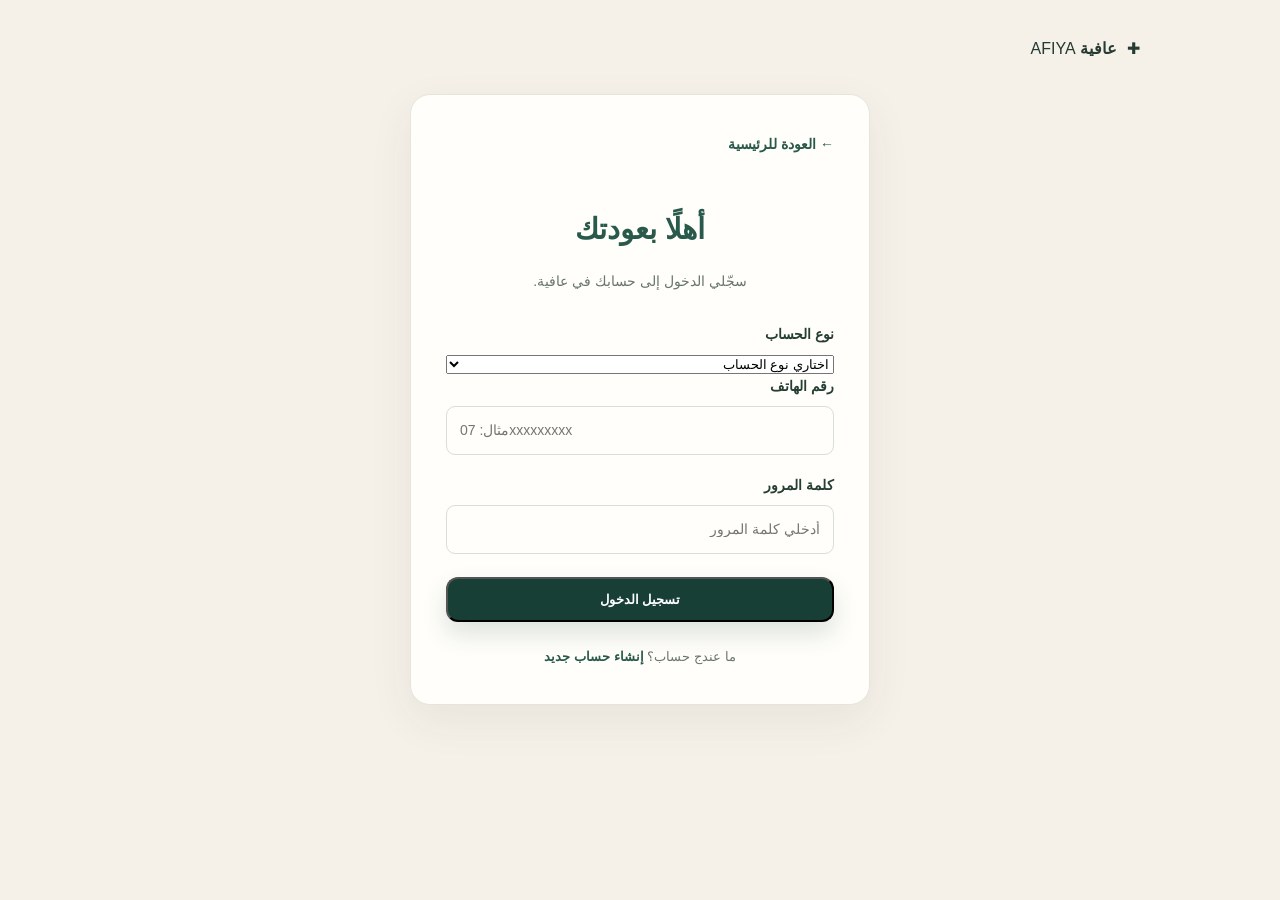
==== commit 6125195f: "Add files via upload" ====
--- a/login.html
+++ b/login.html
@@ -71,8 +71,7 @@
             font-weight: bold;
         }
 
-        .login-group input,
-        .login-group select {
+        .login-group input {
             width: 100%;
             min-height: 48px;
             padding: 11px 13px;
@@ -85,8 +84,7 @@
             outline: none;
         }
 
-        .login-group input:focus,
-        .login-group select:focus {
+        .login-group input:focus {
             border-color: #28594B;
             box-shadow: 0 0 0 3px rgba(40, 89, 75, 0.09);
         }
@@ -144,7 +142,6 @@
 
 <body>
     <main class="login-page">
-
         <div class="login-top">
             <a class="brand" href="index.html">
                 <span class="brand-icon">✚</span>
@@ -156,31 +153,25 @@
         </div>
 
         <section class="login-card">
-
             <a class="login-back" href="index.html">← العودة للرئيسية</a>
 
             <div class="login-heading">
                 <h1>أهلًا بعودتك</h1>
-                <p>اختار نوع حسابك وسجّل الدخول إلى عافية.</p>
+                <p>سجّلي الدخول إلى حسابك في عافية.</p>
             </div>
-
+<div class="login-group">
+    <label for="accountType">نوع الحساب</label>
+    <select id="accountType" name="accountType" required>
+        <option value="">اختاري نوع الحساب</option>
+        <option value="patient">مريض</option>
+        <option value="nurse">ممرض / ممرضة</option>
+        <option value="doctor">طبيب</option>
+        <option value="lab">مختبر / محلل</option>
+    </select>
+</div>
             <form class="login-form" id="loginForm">
-
-                <div class="login-group">
-                    <label for="accountType">نوع الحساب</label>
-
-                    <select id="accountType" name="accountType" required>
-                        <option value="">اختار نوع الحساب</option>
-                        <option value="patient">مريض</option>
-                        <option value="nurse">ممرض / ممرضة</option>
-                        <option value="doctor">طبيب</option>
-                        <option value="lab">مختبر / محلل</option>
-                    </select>
-                </div>
-
                 <div class="login-group">
                     <label for="loginPhone">رقم الهاتف</label>
-
                     <input
                         type="tel"
                         id="loginPhone"
@@ -192,17 +183,16 @@
                     >
                 </div>
 
-                <div class="login-group" id="passwordGroup" hidden>
-                    <label for="loginPassword">كلمة المرور</label>
-
-                    <input
-                        type="password"
-                        id="loginPassword"
-                        name="password"
-                        placeholder="أدخلي كلمة المرور"
-                        autocomplete="current-password"
-                    >
-                </div>
+         <div class="login-group" id="passwordGroup" style="display: flex;">
+    <label for="loginPassword">كلمة المرور</label>
+    <input
+        type="password"
+        id="loginPassword"
+        name="password"
+        placeholder="أدخلي كلمة المرور"
+        autocomplete="current-password"
+    >
+</div>     
 
                 <div
                     class="login-message"
@@ -213,14 +203,12 @@
                 <button type="submit" class="btn btn-primary login-submit">
                     تسجيل الدخول
                 </button>
-
             </form>
 
             <div class="login-footer">
                 ما عندج حساب؟
                 <a href="register.html">إنشاء حساب جديد</a>
             </div>
-
         </section>
     </main>
 
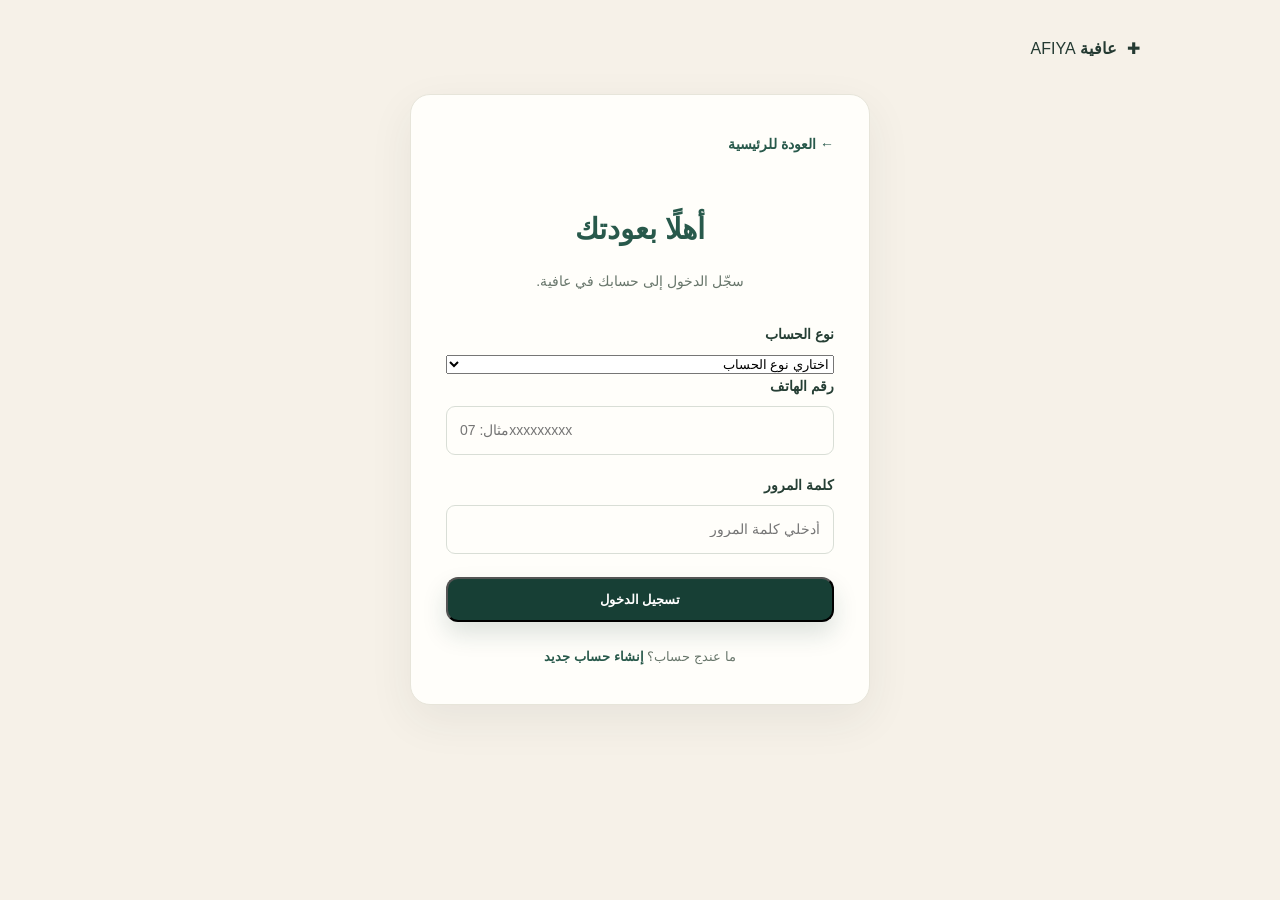
==== commit ed809f11: "Add files via upload" ====
--- a/login.html
+++ b/login.html
@@ -157,7 +157,7 @@
 
             <div class="login-heading">
                 <h1>أهلًا بعودتك</h1>
-                <p>سجّلي الدخول إلى حسابك في عافية.</p>
+                <p>سجّل الدخول إلى حسابك في عافية.</p>
             </div>
 <div class="login-group">
     <label for="accountType">نوع الحساب</label>
